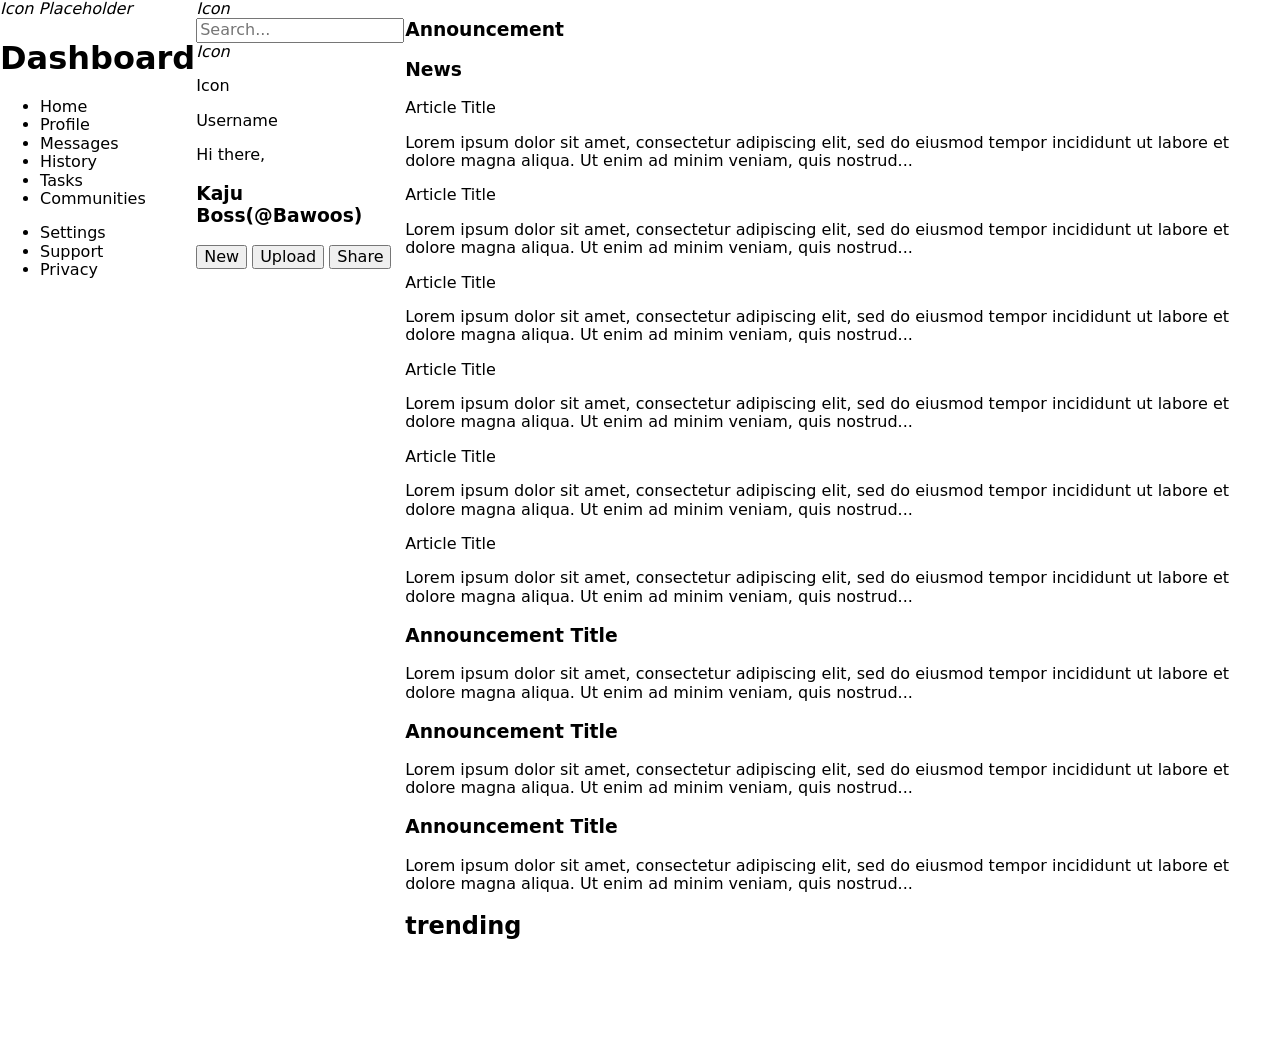
==== index.html @ 961da34b "HTML refactored  according to ChukwuebukaHenrey,s (Mouthful name) example submission" ====
<!doctype html>
<html lang="en">
  <head>
    <meta charset="UTF-8" />
    <meta http-equiv="X-UA-Compatible" content="IE=edge" />
    <meta name="viewport" content="width=device-width, initial-scale=1.0" />
    <title>Project: Admin Dashboard</title>
    <link rel="stylesheet" href="style.css" />
    <link rel="icon" type="image/png" href="/icons/India.png" />
  </head>
  <body>
    <div class="container">
      <div class="sidebar">
        <div class="navbar">
          <div class="logo">
            <i>Icon Placeholder</i>
            <h1>Dashboard</h1>
          </div>
          <ul class="sidebar-list1">
            <li>Home</li>
            <li>Profile</li>
            <li>Messages</li>
            <li>History</li>
            <li>Tasks</li>
            <li>Communities</li>
          </ul>
          <ul class="sidebar-list2">
            <li>Settings</li>
            <li>Support</li>
            <li>Privacy</li>
          </ul>
        </div>
      </div>
      <div class="header">
        <div class="top-row-left">
          <i>Icon</i>
          <input type="text" placeholder="Search..." />
        </div>
        <div class="top-row-right">
          <i>Icon </i>
          <p>Icon</p>
          <p>Username</p>
        </div>
        <div class="bottom-row-left">
          <p>Hi there,</p>
          <h3>Kaju Boss(@Bawoos)</h3>
        </div>
        <div class="bottom-row-right">
          <button class="btn">New</button>
          <button class="btn">Upload</button>
          <button class="btn">Share</button>
        </div>
      </div>

      <div class="main-content">
        <div class="card-header">
          <h3>Announcement</h3>
          <h3>News</h3>
        </div>
        <div class="card-header-side">
          <div class="left-section">
            <div class="card">
              <p class="title">Article Title</p>
              <p>
                Lorem ipsum dolor sit amet, consectetur adipiscing elit, sed do
                eiusmod tempor incididunt ut labore et dolore magna aliqua. Ut
                enim ad minim veniam, quis nostrud...
              </p>
            </div>
            <div class="card">
              <p class="title">Article Title</p>
              <p>
                Lorem ipsum dolor sit amet, consectetur adipiscing elit, sed do
                eiusmod tempor incididunt ut labore et dolore magna aliqua. Ut
                enim ad minim veniam, quis nostrud...
              </p>
            </div>
            <div class="card">
              <p class="title">Article Title</p>
              <p>
                Lorem ipsum dolor sit amet, consectetur adipiscing elit, sed do
                eiusmod tempor incididunt ut labore et dolore magna aliqua. Ut
                enim ad minim veniam, quis nostrud...
              </p>
            </div>
            <div class="card">
              <p class="title">Article Title</p>
              <p>
                Lorem ipsum dolor sit amet, consectetur adipiscing elit, sed do
                eiusmod tempor incididunt ut labore et dolore magna aliqua. Ut
                enim ad minim veniam, quis nostrud...
              </p>
            </div>
            <div class="card">
              <p class="title">Article Title</p>
              <p>
                Lorem ipsum dolor sit amet, consectetur adipiscing elit, sed do
                eiusmod tempor incididunt ut labore et dolore magna aliqua. Ut
                enim ad minim veniam, quis nostrud...
              </p>
            </div>
            <div class="card">
              <p class="title">Article Title</p>
              <p>
                Lorem ipsum dolor sit amet, consectetur adipiscing elit, sed do
                eiusmod tempor incididunt ut labore et dolore magna aliqua. Ut
                enim ad minim veniam, quis nostrud...
              </p>
            </div>
          </div>
          <div class="right-section">
            <div class="announcement">
              <div class="a-content">
                <h3>Announcement Title</h3>
                <p>
                  Lorem ipsum dolor sit amet, consectetur adipiscing elit, sed
                  do eiusmod tempor incididunt ut labore et dolore magna aliqua.
                  Ut enim ad minim veniam, quis nostrud...
                </p>
              </div>
              <div class="a-content">
                <h3>Announcement Title</h3>
                <p>
                  Lorem ipsum dolor sit amet, consectetur adipiscing elit, sed
                  do eiusmod tempor incididunt ut labore et dolore magna aliqua.
                  Ut enim ad minim veniam, quis nostrud...
                </p>
              </div>
              <div class="a-content">
                <h3>Announcement Title</h3>
                <p>
                  Lorem ipsum dolor sit amet, consectetur adipiscing elit, sed
                  do eiusmod tempor incididunt ut labore et dolore magna aliqua.
                  Ut enim ad minim veniam, quis nostrud...
                </p>
              </div>
            </div>
            <div class="right-bottom">
              <h2>trending</h2>
              <div class="trending-content">
                <div>
                  <img />
                  <span></span>
                </div>
                <img />
                <span></span>
                <div>
                  <img />
                  <span></span>
                </div>
                <div>
                  <img />
                  <span></span>
                </div>
                <div>
                  <img />
                  <span></span>
                </div>
              </div>
            </div>
          </div>
        </div>
      </div>
    </div>
  </body>
</html>
---- style.css ----
@import 'lib/modern-normalize.css';

@font-face {
  font-family: 'SourceSansProLight';
  src: url('fonts/SourceSansProLight.eot');
  src:
    url('fonts/SourceSansProLight.eot') format('embedded-opentype'),
    url('fonts/SourceSansProLight.woff2') format('woff2'),
    url('fonts/SourceSansProLight.woff') format('woff'),
    url('fonts/SourceSansProLight.ttf') format('truetype'),
    url('fonts/SourceSansProLight.svg#SourceSansProLight') format('svg');
}

@font-face {
  font-family: 'JosefinSlabBold';
  src: url('fonts/JosefinSlabBold.eot');
  src:
    url('fonts/JosefinSlabBold.eot') format('embedded-opentype'),
    url('fonts/JosefinSlabBold.woff2') format('woff2'),
    url('fonts/JosefinSlabBold.woff') format('woff'),
    url('fonts/JosefinSlabBold.ttf') format('truetype'),
    url('fonts/JosefinSlabBold.svg#JosefinSlabBold') format('svg');
}

@font-face {
  font-family: 'cantarellregular';
  src: url('fonts/cantarellregular.eot');
  src:
    url('fonts/cantarellregular.eot') format('embedded-opentype'),
    url('fonts/cantarellregular.woff2') format('woff2'),
    url('fonts/cantarellregular.woff') format('woff'),
    url('fonts/cantarellregular.ttf') format('truetype'),
    url('fonts/cantarellregular.svg#cantarellregular') format('svg');
}
.container {
  display: grid;
  height: 100vh;
  grid-template-columns: 1fr 3fr;
  gap: 1px;
  grid-template-areas:
    'sidebar header header header'
    'sidebar main-content main-content main-content';
}
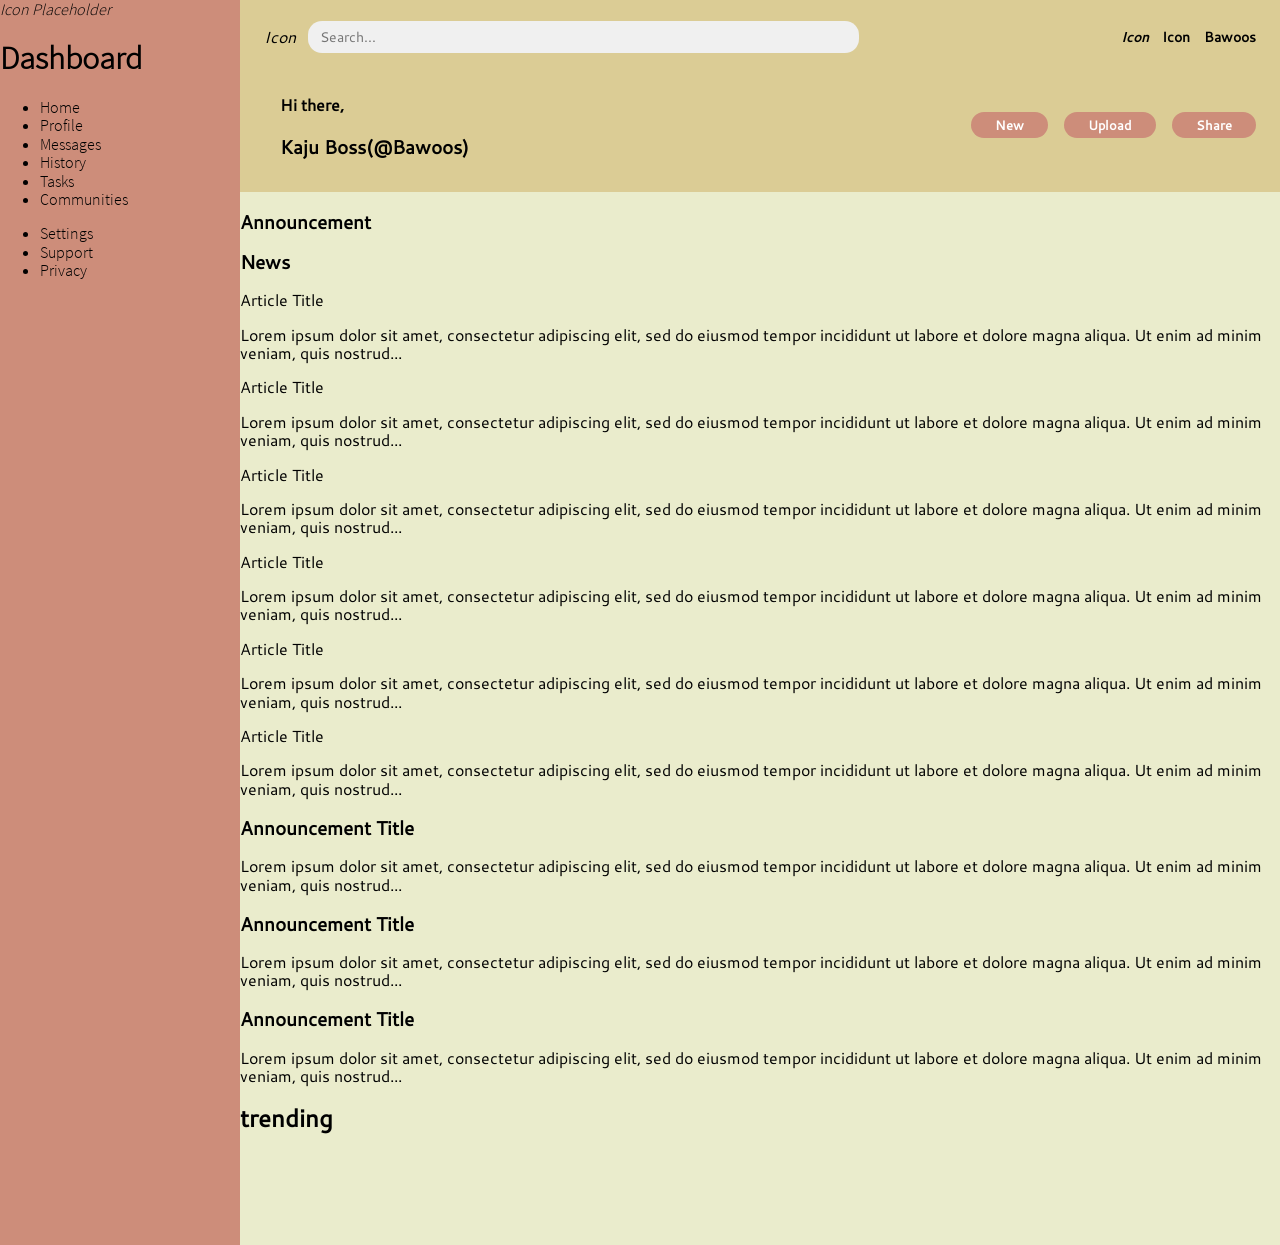
==== commit 988f63be: "header styling done, only images remain, i will use svg sprite" ====
--- a/index.html
+++ b/index.html
@@ -32,23 +32,30 @@
         </div>
       </div>
       <div class="header">
-        <div class="top-row-left">
-          <i>Icon</i>
-          <input type="text" placeholder="Search..." />
+        <div class="top-div">
+          <div class="top-row-left">
+            <i>Icon</i>
+            <input type="search" placeholder="Search..." />
+          </div>
+          <div class="top-row-right">
+            <i>Icon </i>
+            <p>Icon</p>
+            <p>Bawoos</p>
+          </div>
         </div>
-        <div class="top-row-right">
-          <i>Icon </i>
-          <p>Icon</p>
-          <p>Username</p>
-        </div>
-        <div class="bottom-row-left">
-          <p>Hi there,</p>
-          <h3>Kaju Boss(@Bawoos)</h3>
-        </div>
-        <div class="bottom-row-right">
-          <button class="btn">New</button>
-          <button class="btn">Upload</button>
-          <button class="btn">Share</button>
+        <div class="bottom-div">
+          <div class="bottom-row-left">
+            <div class="user-icon"></div>
+            <span class="greeting">
+              <h4>Hi there,</h4>
+              <h3>Kaju Boss(@Bawoos)</h3>
+            </span>
+          </div>
+          <div class="bottom-row-right">
+            <button class="btn">New</button>
+            <button class="btn">Upload</button>
+            <button class="btn">Share</button>
+          </div>
         </div>
       </div>
 
--- a/style.css
+++ b/style.css
@@ -35,9 +35,82 @@
 .container {
   display: grid;
   height: 100vh;
-  grid-template-columns: 1fr 3fr;
-  gap: 1px;
+  grid-template-columns: 240px 1fr;
   grid-template-areas:
-    'sidebar header header header'
-    'sidebar main-content main-content main-content';
+    'sidebar header'
+    'sidebar main-content';
 }
+
+.sidebar {
+  grid-area: sidebar;
+  font-family: 'SourceSansProLight', sans-serif;
+  background-color: #cd8d7a;
+}
+
+.header {
+  font-family: 'cantarellregular', sans-serif;
+  display: flex;
+  flex-direction: column;
+  grid-area: header;
+  gap: 1rem;
+  padding: 1rem 1.5rem;
+  background-color: #dbcc95;
+}
+.top-div,
+.bottom-div {
+  display: flex;
+  justify-content: space-between;
+  align-items: center;
+  gap: 1rem;
+}
+.top-row-left {
+  display: flex;
+  align-items: center;
+  gap: 0.75rem;
+  flex: 1;
+  max-width: 60%;
+}
+.top-row-left input[type='search'] {
+  width: 100%;
+  height: 2rem;
+  padding: 0 0.75rem;
+  font: inherit;
+  font-size: 0.9rem;
+  border: none;
+  border-radius: 14px;
+  background-color: #f0f0f0;
+}
+.top-row-right {
+  display: flex;
+  align-items: center;
+  gap: 0.85rem;
+  font-size: 0.85rem;
+  font-weight: 800;
+}
+
+.bottom-row-left {
+  display: flex;
+  align-items: center;
+  gap: 1rem;
+}
+
+.bottom-row-right {
+  display: flex;
+  gap: 1rem;
+}
+
+.bottom-row-right .btn {
+  padding: 0.35rem 1.5rem;
+  font-size: 0.8rem;
+  font-weight: 600;
+  color: white;
+  background-color: #cd8d7a;
+  border-radius: 20px;
+  border: none;
+}
+
+.main-content {
+  grid-area: main-content;
+  font-family: 'cantarellregular', sans-serif;
+  background-color: #eaeccc;
+}
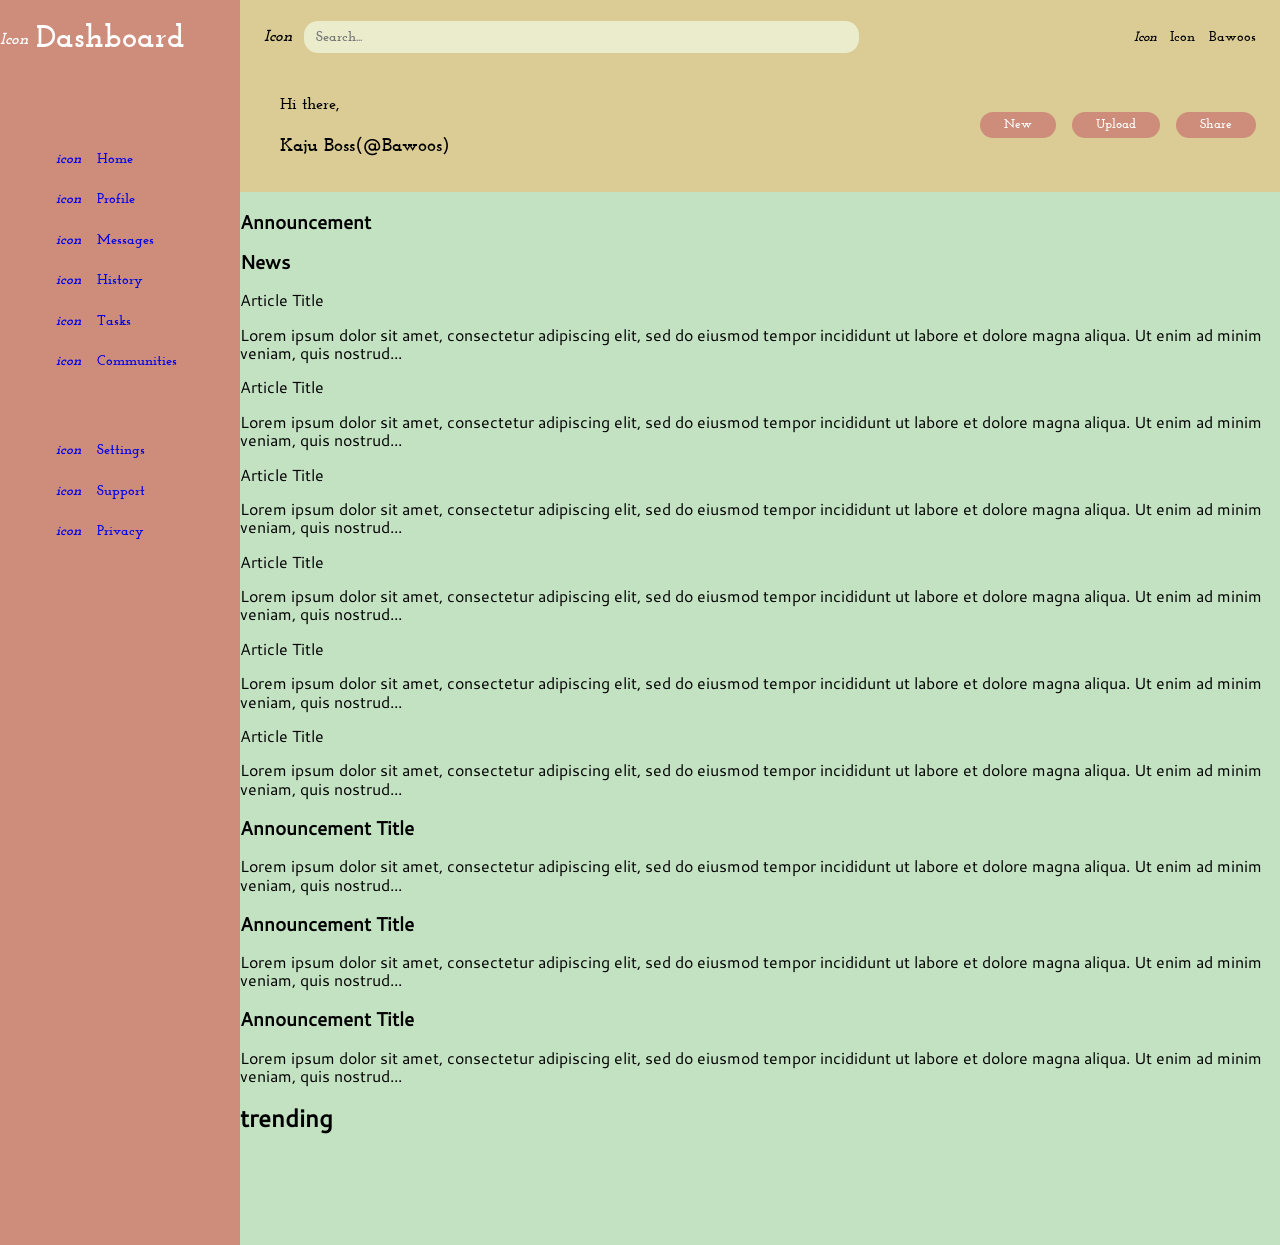
==== commit 271fb1f9: "Sidebar decorated, sprite icons remain" ====
--- a/index.html
+++ b/index.html
@@ -13,21 +13,66 @@
       <div class="sidebar">
         <div class="navbar">
           <div class="logo">
-            <i>Icon Placeholder</i>
+            <i>Icon</i>
             <h1>Dashboard</h1>
           </div>
           <ul class="sidebar-list1">
-            <li>Home</li>
-            <li>Profile</li>
-            <li>Messages</li>
-            <li>History</li>
-            <li>Tasks</li>
-            <li>Communities</li>
+            <li>
+              <a href="#">
+                <i>icon</i>
+                <span class="link-text">Home</span>
+              </a>
+            </li>
+            <li>
+              <a href="#">
+                <i>icon</i>
+                <span class="link-text">Profile</span>
+              </a>
+            </li>
+            <li>
+              <a href="#">
+                <i>icon</i>
+                <span class="link-text">Messages</span>
+              </a>
+            </li>
+            <li>
+              <a href="#">
+                <i>icon</i>
+                <span class="link-text">History</span>
+              </a>
+            </li>
+            <li>
+              <a href="#">
+                <i>icon</i>
+                <span class="link-text">Tasks</span>
+              </a>
+            </li>
+            <li>
+              <a href="#">
+                <i>icon</i>
+                <span class="link-text">Communities</span>
+              </a>
+            </li>
           </ul>
           <ul class="sidebar-list2">
-            <li>Settings</li>
-            <li>Support</li>
-            <li>Privacy</li>
+            <li>
+              <a href="#">
+                <i>icon</i>
+                <span class="link-text">Settings</span>
+              </a>
+            </li>
+            <li>
+              <a href="#">
+                <i>icon</i>
+                <span class="link-text">Support</span>
+              </a>
+            </li>
+            <li>
+              <a href="#">
+                <i>icon</i>
+                <span class="link-text">Privacy</span>
+              </a>
+            </li>
           </ul>
         </div>
       </div>
--- a/style.css
+++ b/style.css
@@ -43,12 +43,65 @@
 
 .sidebar {
   grid-area: sidebar;
-  font-family: 'SourceSansProLight', sans-serif;
+  font-family: 'JosefinSlabBold', sans-serif;
   background-color: #cd8d7a;
 }
 
+.navbar {
+  color: inherit;
+  width: 100%;
+  height: 100%;
+  display: flex;
+  flex-direction: column;
+  justify-content: flex-start;
+  align-content: center;
+  gap: 1rem;
+}
+
+.sidebar-list1,
+.sidebar-list2 {
+  list-style: none;
+  margin-bottom: 1rem;
+}
+
+.sidebar-list1 li,
+.sidebar-list2 li {
+  padding: 0.5rem 1rem;
+  font-size: 0.9rem;
+  font-weight: 600;
+  color: white;
+  cursor: pointer;
+  transition: all 0.3s ease-in-out;
+  margin-bottom: 0.5rem;
+}
+
+.sidebar-list1 > li a,
+.sidebar-list2 > li a {
+  text-decoration: none;
+  display: flex;
+  align-items: center;
+  gap: 1rem;
+}
+
+.sidebar-list1 li:hover,
+.sidebar-list2 li:hover {
+  background-color: #eaeccc;
+  color: #cd8d7a;
+  border-radius: 20px;
+}
+.logo {
+  display: flex;
+  align-items: center;
+  gap: 0.5rem;
+  color: white;
+  text-decoration: none;
+  font-size: 1rem;
+  font-weight: bold;
+  margin-bottom: 2rem;
+}
+
 .header {
-  font-family: 'cantarellregular', sans-serif;
+  font-family: 'JosefinSlabBold', sans-serif;
   display: flex;
   flex-direction: column;
   grid-area: header;
@@ -78,7 +131,7 @@
   font-size: 0.9rem;
   border: none;
   border-radius: 14px;
-  background-color: #f0f0f0;
+  background-color: #eaeccc;
 }
 .top-row-right {
   display: flex;
@@ -112,5 +165,5 @@
 .main-content {
   grid-area: main-content;
   font-family: 'cantarellregular', sans-serif;
-  background-color: #eaeccc;
+  background-color: #c3e2c2;
 }
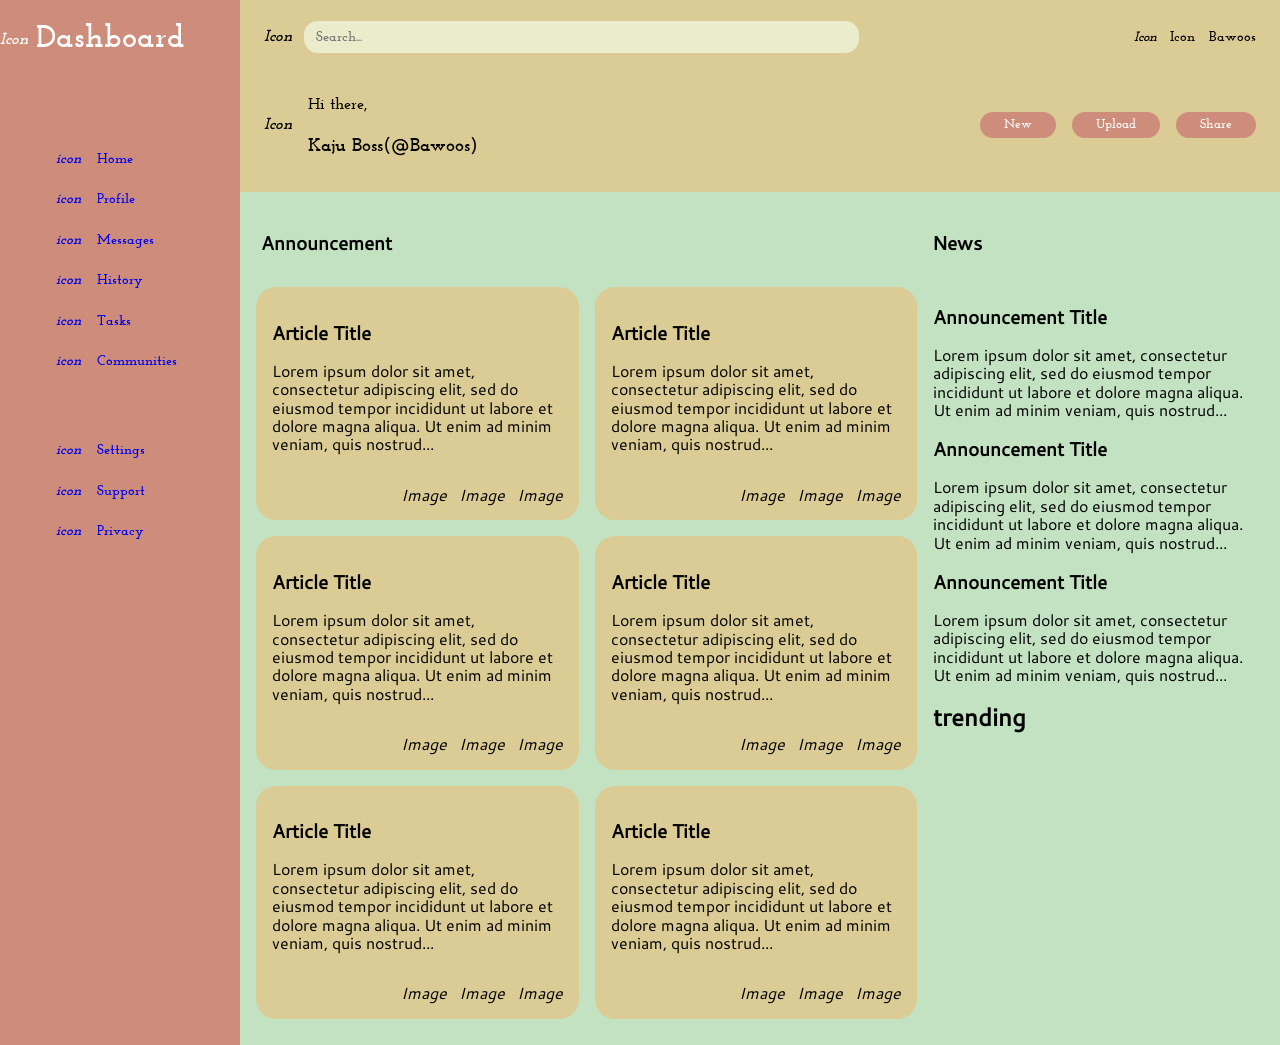
==== commit 7a401bd9: "main content left section CSS done" ====
--- a/index.html
+++ b/index.html
@@ -90,7 +90,9 @@
         </div>
         <div class="bottom-div">
           <div class="bottom-row-left">
-            <div class="user-icon"></div>
+            <div class="user-icon">
+              <i>Icon</i>
+            </div>
             <span class="greeting">
               <h4>Hi there,</h4>
               <h3>Kaju Boss(@Bawoos)</h3>
@@ -112,54 +114,98 @@
         <div class="card-header-side">
           <div class="left-section">
             <div class="card">
-              <p class="title">Article Title</p>
-              <p>
-                Lorem ipsum dolor sit amet, consectetur adipiscing elit, sed do
-                eiusmod tempor incididunt ut labore et dolore magna aliqua. Ut
-                enim ad minim veniam, quis nostrud...
-              </p>
-            </div>
-            <div class="card">
-              <p class="title">Article Title</p>
-              <p>
-                Lorem ipsum dolor sit amet, consectetur adipiscing elit, sed do
-                eiusmod tempor incididunt ut labore et dolore magna aliqua. Ut
-                enim ad minim veniam, quis nostrud...
-              </p>
-            </div>
-            <div class="card">
-              <p class="title">Article Title</p>
-              <p>
-                Lorem ipsum dolor sit amet, consectetur adipiscing elit, sed do
-                eiusmod tempor incididunt ut labore et dolore magna aliqua. Ut
-                enim ad minim veniam, quis nostrud...
-              </p>
-            </div>
-            <div class="card">
-              <p class="title">Article Title</p>
-              <p>
-                Lorem ipsum dolor sit amet, consectetur adipiscing elit, sed do
-                eiusmod tempor incididunt ut labore et dolore magna aliqua. Ut
-                enim ad minim veniam, quis nostrud...
-              </p>
-            </div>
-            <div class="card">
-              <p class="title">Article Title</p>
-              <p>
-                Lorem ipsum dolor sit amet, consectetur adipiscing elit, sed do
-                eiusmod tempor incididunt ut labore et dolore magna aliqua. Ut
-                enim ad minim veniam, quis nostrud...
-              </p>
-            </div>
-            <div class="card">
-              <p class="title">Article Title</p>
-              <p>
-                Lorem ipsum dolor sit amet, consectetur adipiscing elit, sed do
-                eiusmod tempor incididunt ut labore et dolore magna aliqua. Ut
-                enim ad minim veniam, quis nostrud...
-              </p>
-            </div>
-          </div>
+              <span class="card-text">
+                <h3 class="title">Article Title</h3>
+                <p>
+                  Lorem ipsum dolor sit amet, consectetur adipiscing elit, sed
+                  do eiusmod tempor incididunt ut labore et dolore magna aliqua.
+                  Ut enim ad minim veniam, quis nostrud...
+                </p>
+              </span>
+              <span class="card-image">
+                <i>Image</i>
+                <i>Image</i>
+                <i>Image</i>
+              </span>
+            </div>
+            <div class="card">
+              <span class="card-text">
+                <h3 class="title">Article Title</h3>
+                <p>
+                  Lorem ipsum dolor sit amet, consectetur adipiscing elit, sed
+                  do eiusmod tempor incididunt ut labore et dolore magna aliqua.
+                  Ut enim ad minim veniam, quis nostrud...
+                </p>
+              </span>
+              <span class="card-image">
+                <i>Image</i>
+                <i>Image</i>
+                <i>Image</i>
+              </span>
+            </div>
+
+            <div class="card">
+              <span class="card-text">
+                <h3 class="title">Article Title</h3>
+                <p>
+                  Lorem ipsum dolor sit amet, consectetur adipiscing elit, sed
+                  do eiusmod tempor incididunt ut labore et dolore magna aliqua.
+                  Ut enim ad minim veniam, quis nostrud...
+                </p>
+              </span>
+              <span class="card-image">
+                <i>Image</i>
+                <i>Image</i>
+                <i>Image</i>
+              </span>
+            </div>
+            <div class="card">
+              <span class="card-text">
+                <h3 class="title">Article Title</h3>
+                <p>
+                  Lorem ipsum dolor sit amet, consectetur adipiscing elit, sed
+                  do eiusmod tempor incididunt ut labore et dolore magna aliqua.
+                  Ut enim ad minim veniam, quis nostrud...
+                </p>
+              </span>
+              <span class="card-image">
+                <i>Image</i>
+                <i>Image</i>
+                <i>Image</i>
+              </span>
+            </div>
+            <div class="card">
+              <span class="card-text">
+                <h3 class="title">Article Title</h3>
+                <p>
+                  Lorem ipsum dolor sit amet, consectetur adipiscing elit, sed
+                  do eiusmod tempor incididunt ut labore et dolore magna aliqua.
+                  Ut enim ad minim veniam, quis nostrud...
+                </p>
+              </span>
+              <span class="card-image">
+                <i>Image</i>
+                <i>Image</i>
+                <i>Image</i>
+              </span>
+            </div>
+            <div class="card">
+              <span class="card-text">
+                <h3 class="title">Article Title</h3>
+                <p>
+                  Lorem ipsum dolor sit amet, consectetur adipiscing elit, sed
+                  do eiusmod tempor incididunt ut labore et dolore magna aliqua.
+                  Ut enim ad minim veniam, quis nostrud...
+                </p>
+              </span>
+              <span class="card-image">
+                <i>Image</i>
+                <i>Image</i>
+                <i>Image</i>
+              </span>
+            </div>
+          </div>
+
           <div class="right-section">
             <div class="announcement">
               <div class="a-content">
--- a/style.css
+++ b/style.css
@@ -163,7 +163,50 @@
 }
 
 .main-content {
+  display: grid;
   grid-area: main-content;
   font-family: 'cantarellregular', sans-serif;
   background-color: #c3e2c2;
-}
+  padding: 1rem;
+  align-content: start;
+}
+
+.card-header {
+  display: grid;
+  grid-template-columns: minmax(0, 2fr) minmax(0, 1fr);
+  gap: 1rem;
+  align-items: center;
+  padding: 5px;
+}
+
+.card-header-side {
+  padding: 10px 0;
+  display: grid;
+  /* minmax(0, ...) lets the columns shrink below their content width */
+  grid-template-columns: minmax(0, 2fr) minmax(0, 1fr);
+  gap: 1rem;
+}
+
+.left-section {
+  display: grid;
+  grid-template-columns: repeat(auto-fit, minmax(min(100%, 300px), 1fr));
+  gap: 1rem;
+}
+
+.card {
+  display: flex;
+  flex-direction: column;
+  justify-content: space-between;
+  gap: 1rem;
+  min-height: 5rem;
+  padding: 1rem;
+  border-left: 4px solid var(--color-accent);
+  background-color: #dbcc95;
+  border-radius: 20px;
+}
+.card .card-image {
+  display: flex;
+  align-items: center;
+  justify-content: flex-end;
+  gap: 0.75rem;
+}
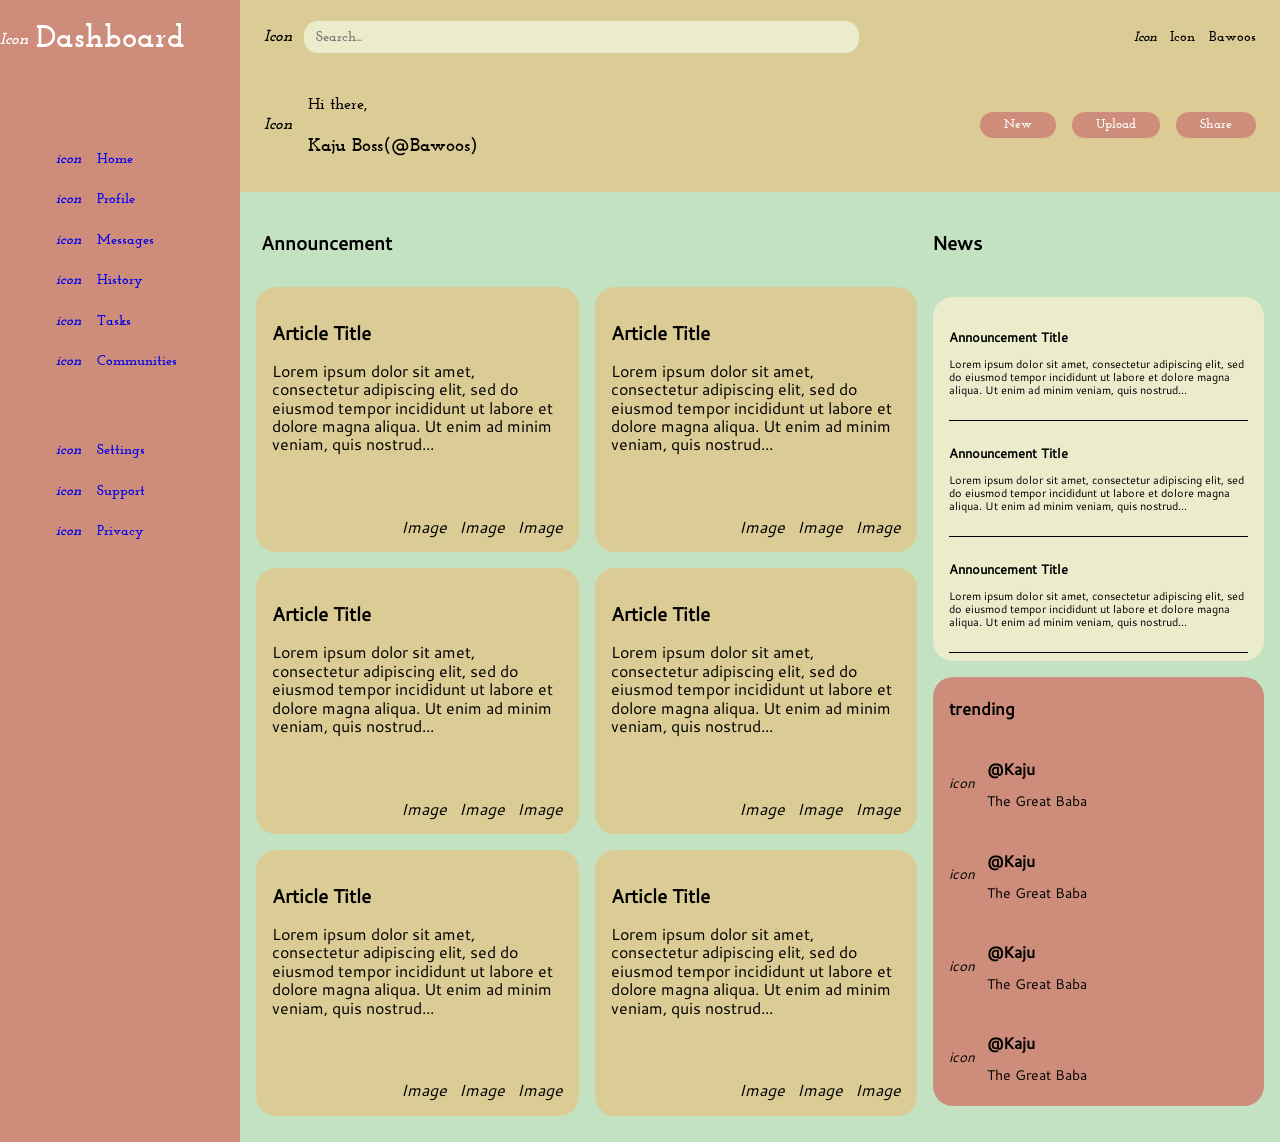
==== commit bb83daee: "svg sprite file created" ====
--- a/index.html
+++ b/index.html
@@ -236,23 +236,33 @@
             <div class="right-bottom">
               <h2>trending</h2>
               <div class="trending-content">
-                <div>
-                  <img />
-                  <span></span>
-                </div>
-                <img />
-                <span></span>
-                <div>
-                  <img />
-                  <span></span>
-                </div>
-                <div>
-                  <img />
-                  <span></span>
-                </div>
-                <div>
-                  <img />
-                  <span></span>
+                <div class="trending-user">
+                  <i>icon</i>
+                  <span>
+                    <h3>@Kaju</h3>
+                    <p>The Great Baba</p>
+                  </span>
+                </div>
+                <div class="trending-user">
+                  <i>icon </i>
+                  <span>
+                    <h3>@Kaju</h3>
+                    <p>The Great Baba</p>
+                  </span>
+                </div>
+                <div class="trending-user">
+                  <i>icon </i>
+                  <span>
+                    <h3>@Kaju</h3>
+                    <p>The Great Baba</p>
+                  </span>
+                </div>
+                <div class="trending-user">
+                  <i>icon </i>
+                  <span>
+                    <h3>@Kaju</h3>
+                    <p>The Great Baba</p>
+                  </span>
                 </div>
               </div>
             </div>
--- a/style.css
+++ b/style.css
@@ -34,7 +34,7 @@
 }
 .container {
   display: grid;
-  height: 100vh;
+  min-height: 100vh;
   grid-template-columns: 240px 1fr;
   grid-template-areas:
     'sidebar header'
@@ -210,3 +210,63 @@
   justify-content: flex-end;
   gap: 0.75rem;
 }
+
+.right-section {
+  display: flex;
+  flex-wrap: wrap;
+  gap: 1rem;
+  padding: 10px 0;
+  min-width: 0;
+}
+
+.announcement {
+  display: flex;
+  flex-direction: column;
+  justify-content: space-between;
+  background-color: #eaeccc;
+  flex: 1 1 200px;
+  min-width: 0;
+  padding: 0.5rem 1rem;
+  border-radius: 20px;
+  font-size: 0.7rem;
+  overflow-wrap: break-word;
+}
+
+.a-content {
+  padding: 0.75rem 0;
+  border-bottom: 1px solid black;
+}
+
+.right-bottom {
+  display: flex;
+  flex-direction: column;
+  justify-content: space-between;
+  gap: 0.75rem;
+  padding: 1rem;
+  background-color: #cd8d7a;
+  flex: 1 1 200px;
+  min-width: 0;
+  padding: 0.5rem 1rem;
+  border-radius: 20px;
+  font-size: 0.7rem;
+  overflow-wrap: break-word;
+}
+
+.trending-content {
+  display: flex;
+  flex-direction: column;
+  justify-content: space-between;
+  gap: 0.75rem;
+  padding: 1rem;
+  background-color: #cd8d7a;
+  flex: 1;
+  padding: 0;
+  background-color: transparent;
+}
+
+.trending-user {
+  display: flex;
+  align-items: center;
+  gap: 0.75rem;
+  font-size: 0.85rem;
+}
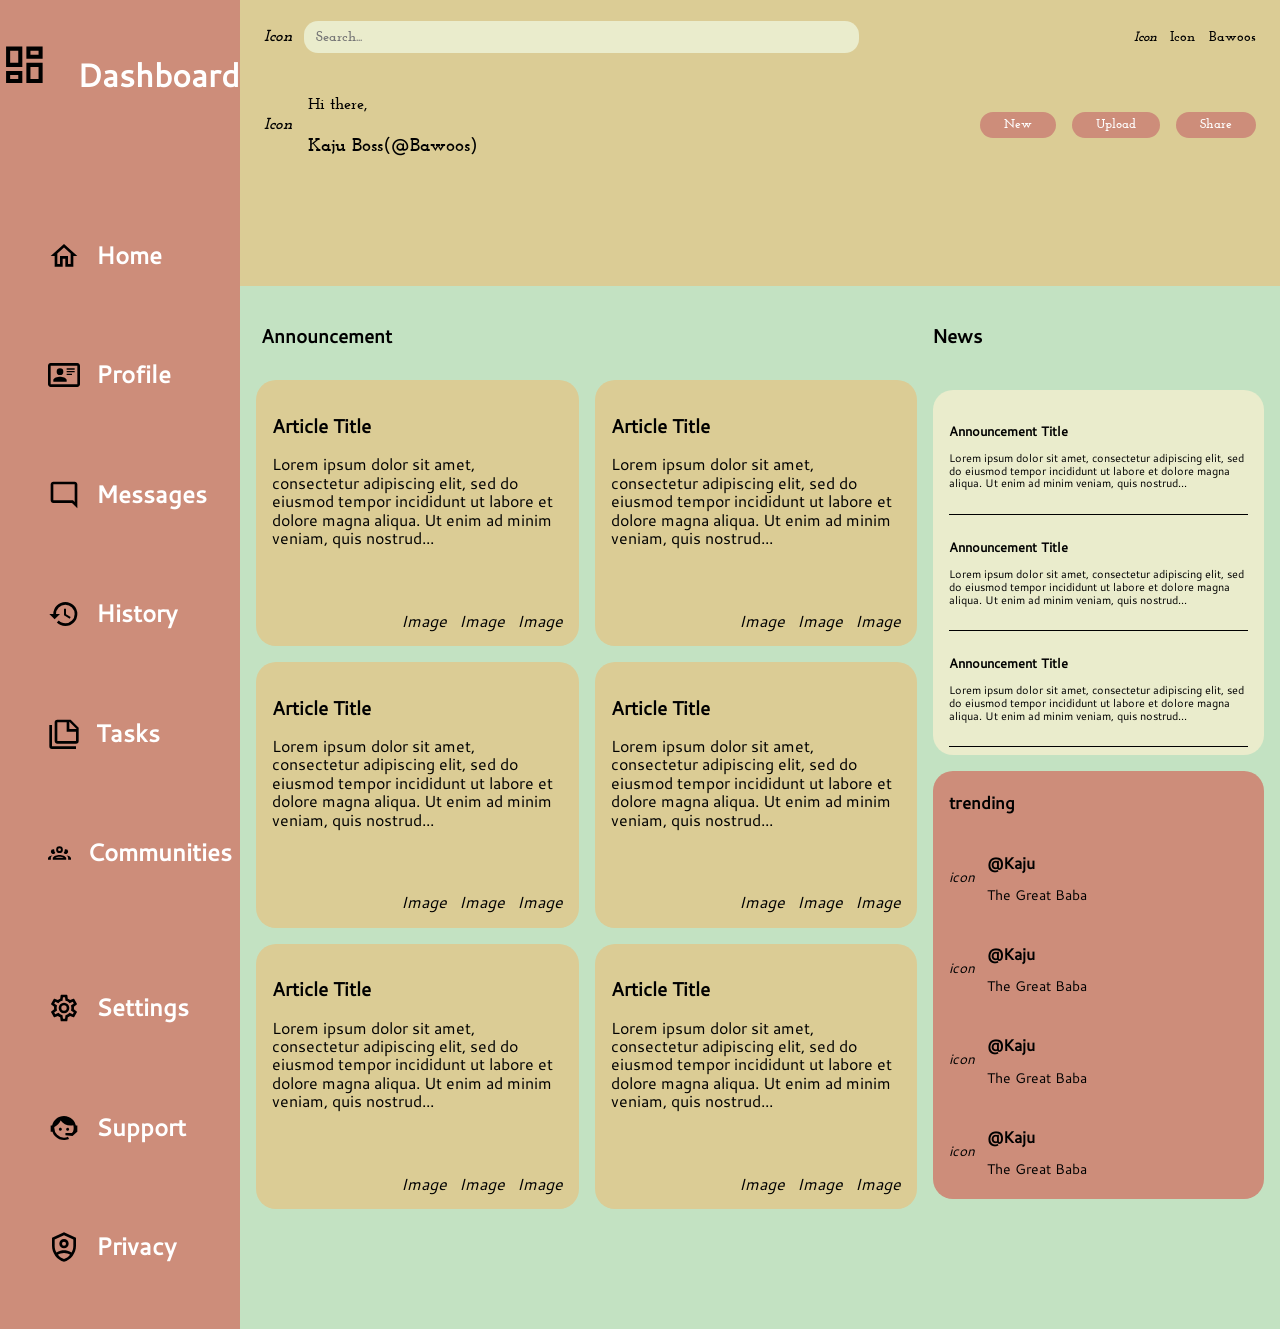
==== commit 23174a51: "sidebar done but cannot shrink that shit" ====
--- a/index.html
+++ b/index.html
@@ -12,65 +12,85 @@
     <div class="container">
       <div class="sidebar">
         <div class="navbar">
-          <div class="logo">
-            <i>Icon</i>
-            <h1>Dashboard</h1>
-          </div>
+          <a href="#" class="logo">
+            <svg class="sidebar icon-dash" aria-hidden="true">
+              <use href="/svg-sprites.svg#dashboard"></use>
+            </svg>
+            <h1 class="dash">Dashboard</h1>
+          </a>
           <ul class="sidebar-list1">
             <li>
-              <a href="#">
-                <i>icon</i>
-                <span class="link-text">Home</span>
-              </a>
-            </li>
-            <li>
-              <a href="#">
-                <i>icon</i>
-                <span class="link-text">Profile</span>
-              </a>
-            </li>
-            <li>
-              <a href="#">
-                <i>icon</i>
-                <span class="link-text">Messages</span>
-              </a>
-            </li>
-            <li>
-              <a href="#">
-                <i>icon</i>
-                <span class="link-text">History</span>
-              </a>
-            </li>
-            <li>
-              <a href="#">
-                <i>icon</i>
-                <span class="link-text">Tasks</span>
-              </a>
-            </li>
-            <li>
-              <a href="#">
-                <i>icon</i>
-                <span class="link-text">Communities</span>
+              <a href="#" class="sidebar-home">
+                <svg class="icon-home" aria-hidden="true">
+                  <use href="/svg-sprites.svg#home"></use>
+                </svg>
+                <h2 class="link-text">Home</h2>
+              </a>
+            </li>
+            <li>
+              <a href="#" class="sidebar-profile">
+                <svg class="icon-profile" aria-hidden="true">
+                  <use href="/svg-sprites.svg#profile"></use>
+                </svg>
+                <h2 class="link-text">Profile</h2>
+              </a>
+            </li>
+            <li>
+              <a href="#" class="sidebar-messages">
+                <svg class="icon-messages" aria-hidden="true">
+                  <use href="/svg-sprites.svg#messages"></use>
+                </svg>
+                <h2 class="link-text">Messages</h2>
+              </a>
+            </li>
+            <li>
+              <a href="#" class="sidebar-history">
+                <svg class="icon-history" aria-hidden="true">
+                  <use href="/svg-sprites.svg#history"></use>
+                </svg>
+                <h2 class="link-text">History</h2>
+              </a>
+            </li>
+            <li>
+              <a href="#" class="sidebar-tasks">
+                <svg class="icon-tasks" aria-hidden="true">
+                  <use href="/svg-sprites.svg#tasks"></use>
+                </svg>
+                <h2 class="link-text">Tasks</h2>
+              </a>
+            </li>
+            <li>
+              <a href="#" class="sidebar-account-group">
+                <svg class="icon-account-group" aria-hidden="true">
+                  <use href="/svg-sprites.svg#account-group"></use>
+                </svg>
+                <h2 class="link-text">Communities</h2>
               </a>
             </li>
           </ul>
           <ul class="sidebar-list2">
             <li>
-              <a href="#">
-                <i>icon</i>
-                <span class="link-text">Settings</span>
-              </a>
-            </li>
-            <li>
-              <a href="#">
-                <i>icon</i>
-                <span class="link-text">Support</span>
-              </a>
-            </li>
-            <li>
-              <a href="#">
-                <i>icon</i>
-                <span class="link-text">Privacy</span>
+              <a href="#" class="sidebar-settings">
+                <svg class="icon-settings" aria-hidden="true">
+                  <use href="/svg-sprites.svg#settings"></use>
+                </svg>
+                <h2 class="link-text">Settings</h2>
+              </a>
+            </li>
+            <li>
+              <a href="#" class="sidebar-support">
+                <svg class="icon-support" aria-hidden="true">
+                  <use href="/svg-sprites.svg#support"></use>
+                </svg>
+                <h2 class="link-text">Support</h2>
+              </a>
+            </li>
+            <li>
+              <a href="#" class="sidebar-privacy">
+                <svg class="icon-privacy" aria-hidden="true">
+                  <use href="/svg-sprites.svg#privacy"></use>
+                </svg>
+                <h2 class="link-text">Privacy</h2>
               </a>
             </li>
           </ul>
--- a/style.css
+++ b/style.css
@@ -43,17 +43,15 @@
 
 .sidebar {
   grid-area: sidebar;
-  font-family: 'JosefinSlabBold', sans-serif;
+  font-family: 'cantarellregular', sans-serif;
   background-color: #cd8d7a;
 }
 
 .navbar {
   color: inherit;
-  width: 100%;
-  height: 100%;
-  display: flex;
-  flex-direction: column;
-  justify-content: flex-start;
+
+  display: flex;
+  flex-direction: column;
   align-content: center;
   gap: 1rem;
 }
@@ -61,18 +59,18 @@
 .sidebar-list1,
 .sidebar-list2 {
   list-style: none;
-  margin-bottom: 1rem;
+  margin-bottom: 0.25rem;
 }
 
 .sidebar-list1 li,
 .sidebar-list2 li {
-  padding: 0.5rem 1rem;
+  padding: 0.5rem 0.5rem;
   font-size: 0.9rem;
-  font-weight: 600;
+  font-weight: 200;
   color: white;
   cursor: pointer;
   transition: all 0.3s ease-in-out;
-  margin-bottom: 0.5rem;
+  margin-bottom: 0.25rem;
 }
 
 .sidebar-list1 > li a,
@@ -270,3 +268,43 @@
   gap: 0.75rem;
   font-size: 0.85rem;
 }
+
+/*Adjusting SVGs*/
+
+.logo {
+  display: flex;
+  align-items: center;
+  gap: 0.5rem;
+  color: white;
+  text-decoration: none;
+  font-size: 1rem;
+  font-weight: bold;
+  margin-bottom: 2rem;
+}
+
+.sidebar-profile,
+.sidebar-messages,
+.sidebar-history,
+.sidebar-tasks,
+.sidebar-account-group,
+.sidebar-settings,
+.sidebar-support,
+.sidebar-privacy,
+.sidebar-home {
+  color: white;
+  font-size: 1rem;
+  margin-bottom: 2rem;
+}
+
+.icon-profile,
+.icon-messages,
+.icon-history,
+.icon-tasks,
+.icon-account-group,
+.icon-settings,
+.icon-support,
+.icon-privacy,
+.icon-home {
+  width: 2rem;
+  height: 2rem;
+}
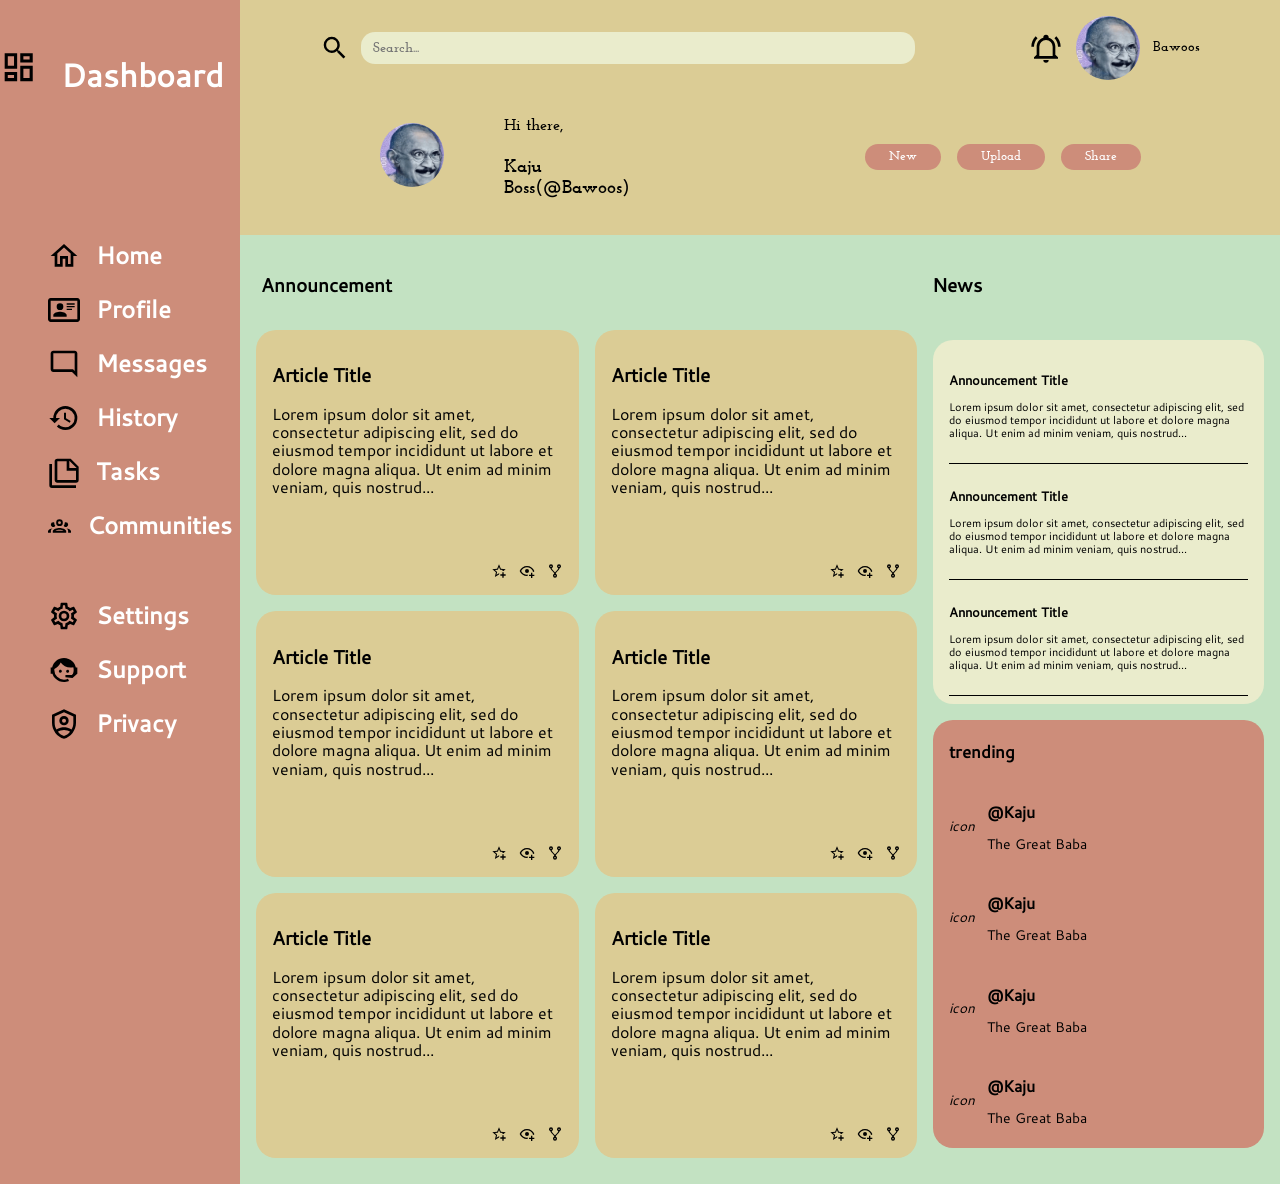
==== commit b6ff7ce3: "Header is doing what I am coding, but not what I want!" ====
--- a/index.html
+++ b/index.html
@@ -99,19 +99,31 @@
       <div class="header">
         <div class="top-div">
           <div class="top-row-left">
-            <i>Icon</i>
+            <svg class="icon-magnify" aria-hidden="true">
+              <use href="/svg-sprites.svg#magnify"></use>
+            </svg>
             <input type="search" placeholder="Search..." />
           </div>
           <div class="top-row-right">
-            <i>Icon </i>
-            <p>Icon</p>
+            <svg class="icon-bell-ring" aria-hidden="true">
+              <use href="/svg-sprites.svg#bell-ring"></use>
+            </svg>
+            <img
+              src="profile-images/Gandee.gif"
+              alt="gandee"
+              class="img-profile-g"
+            />
             <p>Bawoos</p>
           </div>
         </div>
         <div class="bottom-div">
           <div class="bottom-row-left">
             <div class="user-icon">
-              <i>Icon</i>
+              <img
+                src="profile-images/Gandee.gif"
+                alt="gandee"
+                class="img-profile-g"
+              />
             </div>
             <span class="greeting">
               <h4>Hi there,</h4>
@@ -143,24 +155,36 @@
                 </p>
               </span>
               <span class="card-image">
-                <i>Image</i>
-                <i>Image</i>
-                <i>Image</i>
-              </span>
-            </div>
-            <div class="card">
-              <span class="card-text">
-                <h3 class="title">Article Title</h3>
-                <p>
-                  Lorem ipsum dolor sit amet, consectetur adipiscing elit, sed
-                  do eiusmod tempor incididunt ut labore et dolore magna aliqua.
-                  Ut enim ad minim veniam, quis nostrud...
-                </p>
-              </span>
-              <span class="card-image">
-                <i>Image</i>
-                <i>Image</i>
-                <i>Image</i>
+                <svg class="icon-star-plus" aria-hidden="true">
+                  <use href="/svg-sprites.svg#star-plus"></use>
+                </svg>
+                <svg class="icon-eye-plus" aria-hidden="true">
+                  <use href="/svg-sprites.svg#eye-plus"></use>
+                </svg>
+                <svg class="icon-fork" aria-hidden="true">
+                  <use href="/svg-sprites.svg#fork"></use>
+                </svg>
+              </span>
+            </div>
+            <div class="card">
+              <span class="card-text">
+                <h3 class="title">Article Title</h3>
+                <p>
+                  Lorem ipsum dolor sit amet, consectetur adipiscing elit, sed
+                  do eiusmod tempor incididunt ut labore et dolore magna aliqua.
+                  Ut enim ad minim veniam, quis nostrud...
+                </p>
+              </span>
+              <span class="card-image">
+                <svg class="icon-star-plus" aria-hidden="true">
+                  <use href="/svg-sprites.svg#star-plus"></use>
+                </svg>
+                <svg class="icon-eye-plus" aria-hidden="true">
+                  <use href="/svg-sprites.svg#eye-plus"></use>
+                </svg>
+                <svg class="icon-fork" aria-hidden="true">
+                  <use href="/svg-sprites.svg#fork"></use>
+                </svg>
               </span>
             </div>
 
@@ -174,54 +198,78 @@
                 </p>
               </span>
               <span class="card-image">
-                <i>Image</i>
-                <i>Image</i>
-                <i>Image</i>
-              </span>
-            </div>
-            <div class="card">
-              <span class="card-text">
-                <h3 class="title">Article Title</h3>
-                <p>
-                  Lorem ipsum dolor sit amet, consectetur adipiscing elit, sed
-                  do eiusmod tempor incididunt ut labore et dolore magna aliqua.
-                  Ut enim ad minim veniam, quis nostrud...
-                </p>
-              </span>
-              <span class="card-image">
-                <i>Image</i>
-                <i>Image</i>
-                <i>Image</i>
-              </span>
-            </div>
-            <div class="card">
-              <span class="card-text">
-                <h3 class="title">Article Title</h3>
-                <p>
-                  Lorem ipsum dolor sit amet, consectetur adipiscing elit, sed
-                  do eiusmod tempor incididunt ut labore et dolore magna aliqua.
-                  Ut enim ad minim veniam, quis nostrud...
-                </p>
-              </span>
-              <span class="card-image">
-                <i>Image</i>
-                <i>Image</i>
-                <i>Image</i>
-              </span>
-            </div>
-            <div class="card">
-              <span class="card-text">
-                <h3 class="title">Article Title</h3>
-                <p>
-                  Lorem ipsum dolor sit amet, consectetur adipiscing elit, sed
-                  do eiusmod tempor incididunt ut labore et dolore magna aliqua.
-                  Ut enim ad minim veniam, quis nostrud...
-                </p>
-              </span>
-              <span class="card-image">
-                <i>Image</i>
-                <i>Image</i>
-                <i>Image</i>
+                <svg class="icon-star-plus" aria-hidden="true">
+                  <use href="/svg-sprites.svg#star-plus"></use>
+                </svg>
+                <svg class="icon-eye-plus" aria-hidden="true">
+                  <use href="/svg-sprites.svg#eye-plus"></use>
+                </svg>
+                <svg class="icon-fork" aria-hidden="true">
+                  <use href="/svg-sprites.svg#fork"></use>
+                </svg>
+              </span>
+            </div>
+            <div class="card">
+              <span class="card-text">
+                <h3 class="title">Article Title</h3>
+                <p>
+                  Lorem ipsum dolor sit amet, consectetur adipiscing elit, sed
+                  do eiusmod tempor incididunt ut labore et dolore magna aliqua.
+                  Ut enim ad minim veniam, quis nostrud...
+                </p>
+              </span>
+              <span class="card-image">
+                <svg class="icon-star-plus" aria-hidden="true">
+                  <use href="/svg-sprites.svg#star-plus"></use>
+                </svg>
+                <svg class="icon-eye-plus" aria-hidden="true">
+                  <use href="/svg-sprites.svg#eye-plus"></use>
+                </svg>
+                <svg class="icon-fork" aria-hidden="true">
+                  <use href="/svg-sprites.svg#fork"></use>
+                </svg>
+              </span>
+            </div>
+            <div class="card">
+              <span class="card-text">
+                <h3 class="title">Article Title</h3>
+                <p>
+                  Lorem ipsum dolor sit amet, consectetur adipiscing elit, sed
+                  do eiusmod tempor incididunt ut labore et dolore magna aliqua.
+                  Ut enim ad minim veniam, quis nostrud...
+                </p>
+              </span>
+              <span class="card-image">
+                <svg class="icon-star-plus" aria-hidden="true">
+                  <use href="/svg-sprites.svg#star-plus"></use>
+                </svg>
+                <svg class="icon-eye-plus" aria-hidden="true">
+                  <use href="/svg-sprites.svg#eye-plus"></use>
+                </svg>
+                <svg class="icon-fork" aria-hidden="true">
+                  <use href="/svg-sprites.svg#fork"></use>
+                </svg>
+              </span>
+            </div>
+            <div class="card">
+              <span class="card-text">
+                <h3 class="title">Article Title</h3>
+                <p>
+                  Lorem ipsum dolor sit amet, consectetur adipiscing elit, sed
+                  do eiusmod tempor incididunt ut labore et dolore magna aliqua.
+                  Ut enim ad minim veniam, quis nostrud...
+                </p>
+              </span>
+              <span class="card-image">
+                <svg class="icon-star-plus" aria-hidden="true">
+                  <use href="/svg-sprites.svg#star-plus"></use>
+                </svg>
+                <svg class="icon-eye-plus" aria-hidden="true">
+                  <use href="/svg-sprites.svg#eye-plus"></use>
+                </svg>
+                <svg class="icon-fork" aria-hidden="true">
+                  <use href="/svg-sprites.svg#fork"></use>
+                </svg>
               </span>
             </div>
           </div>
--- a/style.css
+++ b/style.css
@@ -49,7 +49,6 @@
 
 .navbar {
   color: inherit;
-
   display: flex;
   flex-direction: column;
   align-content: center;
@@ -58,12 +57,16 @@
 
 .sidebar-list1,
 .sidebar-list2 {
+  display: flex;
+  justify-content: flex-start;
+  flex-direction: column;
   list-style: none;
   margin-bottom: 0.25rem;
 }
 
 .sidebar-list1 li,
 .sidebar-list2 li {
+  height: 50px;
   padding: 0.5rem 0.5rem;
   font-size: 0.9rem;
   font-weight: 200;
@@ -85,7 +88,7 @@
 .sidebar-list2 li:hover {
   background-color: #eaeccc;
   color: #cd8d7a;
-  border-radius: 20px;
+  border-radius: 24px;
 }
 .logo {
   display: flex;
@@ -110,9 +113,10 @@
 .top-div,
 .bottom-div {
   display: flex;
-  justify-content: space-between;
-  align-items: center;
-  gap: 1rem;
+  justify-content: space-around;
+  align-items: center;
+  gap: 0.25rem;
+  min-width: 0;
 }
 .top-row-left {
   display: flex;
@@ -141,8 +145,14 @@
 
 .bottom-row-left {
   display: flex;
-  align-items: center;
-  gap: 1rem;
+  gap: 1rem;
+  align-items: center;
+}
+
+.bottom-row-right {
+  display: flex;
+  gap: 1rem;
+  align-items: center;
 }
 
 .bottom-row-right {
@@ -280,6 +290,7 @@
   font-size: 1rem;
   font-weight: bold;
   margin-bottom: 2rem;
+  margin-right: 1rem;
 }
 
 .sidebar-profile,
@@ -304,7 +315,28 @@
 .icon-settings,
 .icon-support,
 .icon-privacy,
-.icon-home {
+.icon-home,
+.icon-magnify,
+.icon-bell-ring {
   width: 2rem;
   height: 2rem;
 }
+
+.icon-star-plus,
+.icon-eye-plus,
+.icon-fork {
+  width: 1rem;
+  height: 1rem;
+}
+
+.user-icon {
+  width: 100%;
+  height: 100%;
+}
+
+.img-profile-g {
+  width: 4rem;
+  height: 4rem;
+  object-fit: cover;
+  border-radius: 50%;
+}
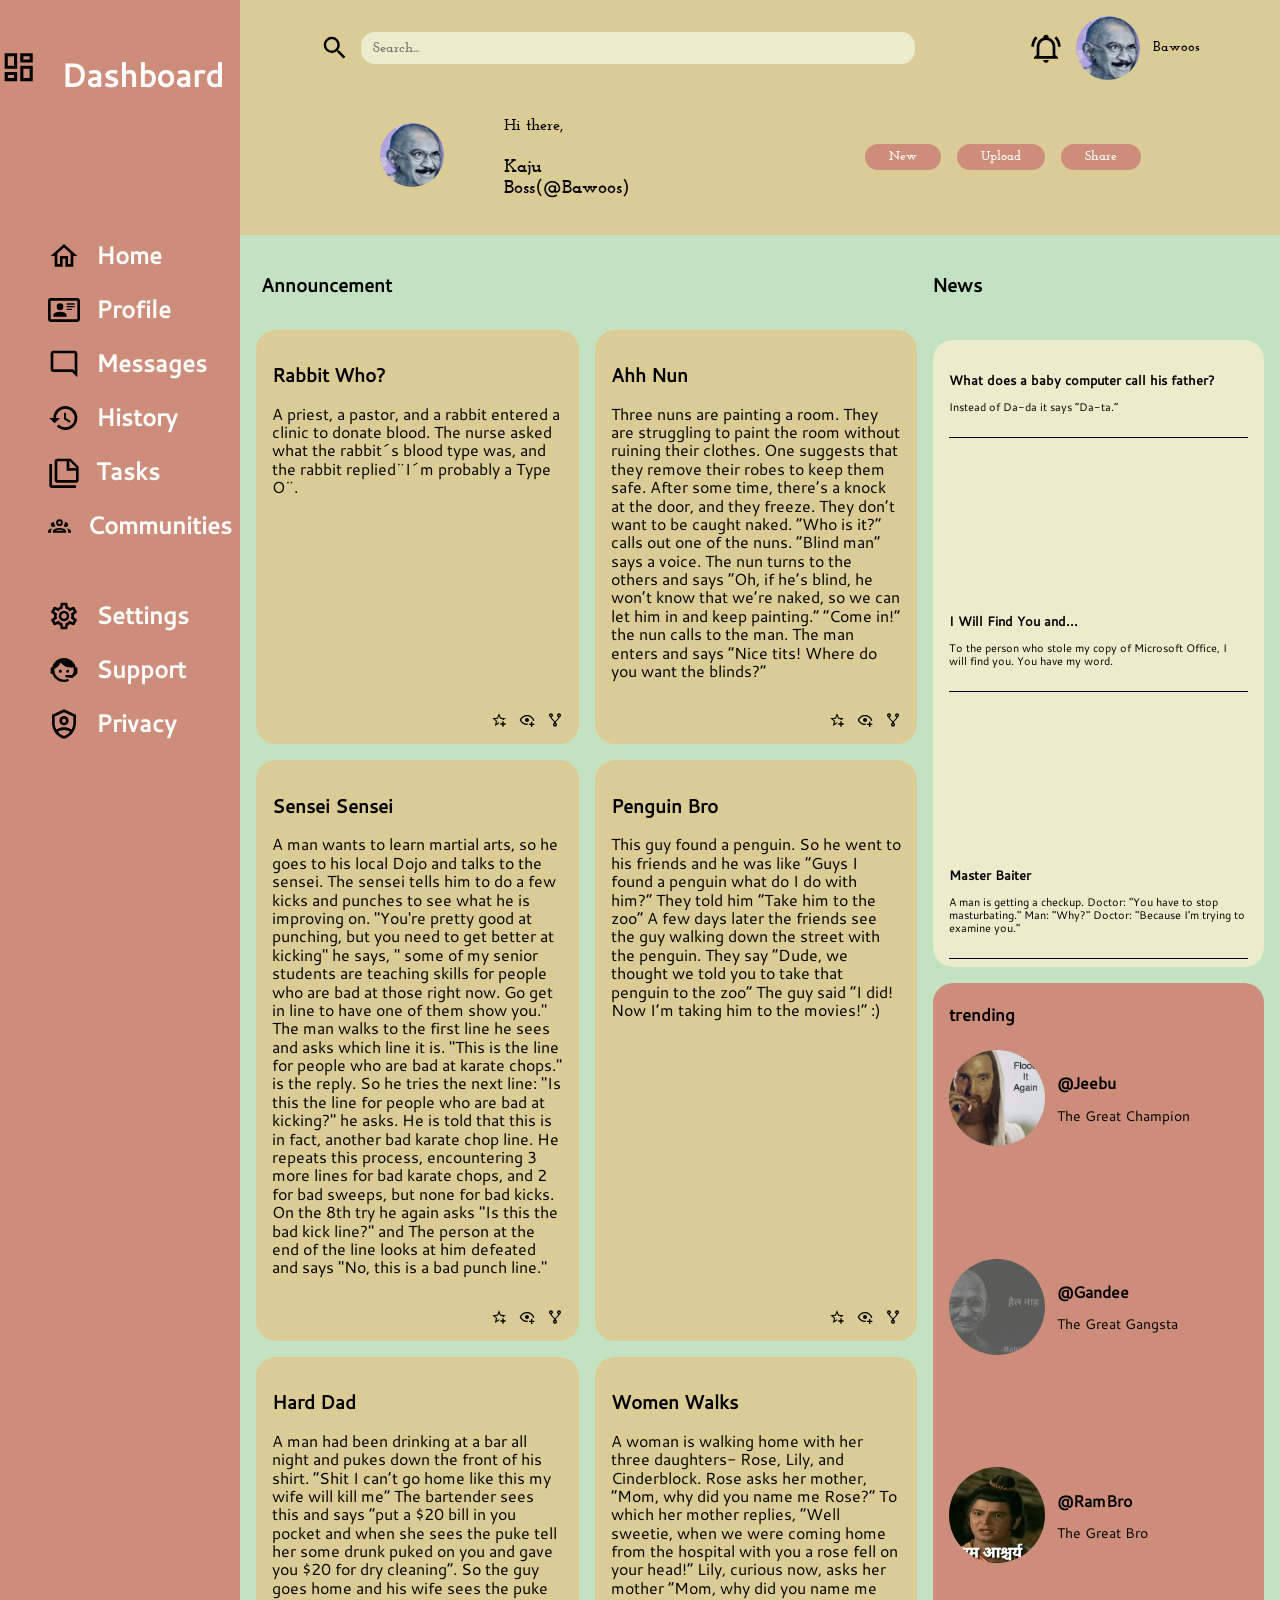
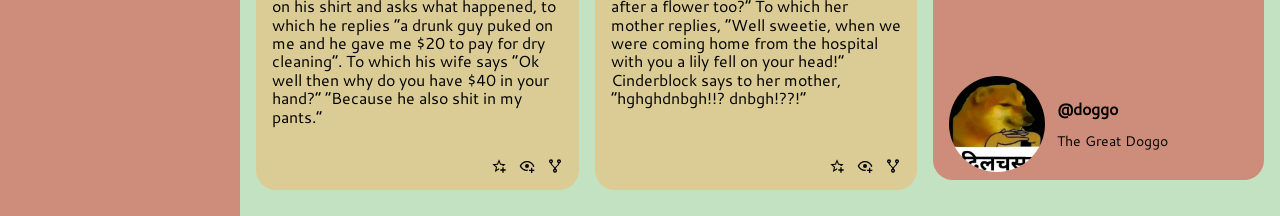
==== commit ede82cce: "All done, Made it a meme page" ====
--- a/index.html
+++ b/index.html
@@ -147,32 +147,39 @@
           <div class="left-section">
             <div class="card">
               <span class="card-text">
-                <h3 class="title">Article Title</h3>
-                <p>
-                  Lorem ipsum dolor sit amet, consectetur adipiscing elit, sed
-                  do eiusmod tempor incididunt ut labore et dolore magna aliqua.
-                  Ut enim ad minim veniam, quis nostrud...
-                </p>
-              </span>
-              <span class="card-image">
-                <svg class="icon-star-plus" aria-hidden="true">
-                  <use href="/svg-sprites.svg#star-plus"></use>
-                </svg>
-                <svg class="icon-eye-plus" aria-hidden="true">
-                  <use href="/svg-sprites.svg#eye-plus"></use>
-                </svg>
-                <svg class="icon-fork" aria-hidden="true">
-                  <use href="/svg-sprites.svg#fork"></use>
-                </svg>
-              </span>
-            </div>
-            <div class="card">
-              <span class="card-text">
-                <h3 class="title">Article Title</h3>
-                <p>
-                  Lorem ipsum dolor sit amet, consectetur adipiscing elit, sed
-                  do eiusmod tempor incididunt ut labore et dolore magna aliqua.
-                  Ut enim ad minim veniam, quis nostrud...
+                <h3 class="title">Rabbit Who?</h3>
+                <p>
+                  A priest, a pastor, and a rabbit entered a clinic to donate
+                  blood. The nurse asked what the rabbit´s blood type was, and
+                  the rabbit replied¨I´m probably a Type O¨.
+                </p>
+              </span>
+              <span class="card-image">
+                <svg class="icon-star-plus" aria-hidden="true">
+                  <use href="/svg-sprites.svg#star-plus"></use>
+                </svg>
+                <svg class="icon-eye-plus" aria-hidden="true">
+                  <use href="/svg-sprites.svg#eye-plus"></use>
+                </svg>
+                <svg class="icon-fork" aria-hidden="true">
+                  <use href="/svg-sprites.svg#fork"></use>
+                </svg>
+              </span>
+            </div>
+            <div class="card">
+              <span class="card-text">
+                <h3 class="title">Ahh Nun</h3>
+                <p>
+                  Three nuns are painting a room. They are struggling to paint
+                  the room without ruining their clothes. One suggests that they
+                  remove their robes to keep them safe. After some time, there’s
+                  a knock at the door, and they freeze. They don’t want to be
+                  caught naked. “Who is it?” calls out one of the nuns. “Blind
+                  man” says a voice. The nun turns to the others and says “Oh,
+                  if he’s blind, he won’t know that we’re naked, so we can let
+                  him in and keep painting.” “Come in!” the nun calls to the
+                  man. The man enters and says “Nice tits! Where do you want the
+                  blinds?”
                 </p>
               </span>
               <span class="card-image">
@@ -190,74 +197,103 @@
 
             <div class="card">
               <span class="card-text">
-                <h3 class="title">Article Title</h3>
-                <p>
-                  Lorem ipsum dolor sit amet, consectetur adipiscing elit, sed
-                  do eiusmod tempor incididunt ut labore et dolore magna aliqua.
-                  Ut enim ad minim veniam, quis nostrud...
-                </p>
-              </span>
-              <span class="card-image">
-                <svg class="icon-star-plus" aria-hidden="true">
-                  <use href="/svg-sprites.svg#star-plus"></use>
-                </svg>
-                <svg class="icon-eye-plus" aria-hidden="true">
-                  <use href="/svg-sprites.svg#eye-plus"></use>
-                </svg>
-                <svg class="icon-fork" aria-hidden="true">
-                  <use href="/svg-sprites.svg#fork"></use>
-                </svg>
-              </span>
-            </div>
-            <div class="card">
-              <span class="card-text">
-                <h3 class="title">Article Title</h3>
-                <p>
-                  Lorem ipsum dolor sit amet, consectetur adipiscing elit, sed
-                  do eiusmod tempor incididunt ut labore et dolore magna aliqua.
-                  Ut enim ad minim veniam, quis nostrud...
-                </p>
-              </span>
-              <span class="card-image">
-                <svg class="icon-star-plus" aria-hidden="true">
-                  <use href="/svg-sprites.svg#star-plus"></use>
-                </svg>
-                <svg class="icon-eye-plus" aria-hidden="true">
-                  <use href="/svg-sprites.svg#eye-plus"></use>
-                </svg>
-                <svg class="icon-fork" aria-hidden="true">
-                  <use href="/svg-sprites.svg#fork"></use>
-                </svg>
-              </span>
-            </div>
-            <div class="card">
-              <span class="card-text">
-                <h3 class="title">Article Title</h3>
-                <p>
-                  Lorem ipsum dolor sit amet, consectetur adipiscing elit, sed
-                  do eiusmod tempor incididunt ut labore et dolore magna aliqua.
-                  Ut enim ad minim veniam, quis nostrud...
-                </p>
-              </span>
-              <span class="card-image">
-                <svg class="icon-star-plus" aria-hidden="true">
-                  <use href="/svg-sprites.svg#star-plus"></use>
-                </svg>
-                <svg class="icon-eye-plus" aria-hidden="true">
-                  <use href="/svg-sprites.svg#eye-plus"></use>
-                </svg>
-                <svg class="icon-fork" aria-hidden="true">
-                  <use href="/svg-sprites.svg#fork"></use>
-                </svg>
-              </span>
-            </div>
-            <div class="card">
-              <span class="card-text">
-                <h3 class="title">Article Title</h3>
-                <p>
-                  Lorem ipsum dolor sit amet, consectetur adipiscing elit, sed
-                  do eiusmod tempor incididunt ut labore et dolore magna aliqua.
-                  Ut enim ad minim veniam, quis nostrud...
+                <h3 class="title">Sensei Sensei</h3>
+                <p>
+                  A man wants to learn martial arts, so he goes to his local
+                  Dojo and talks to the sensei. The sensei tells him to do a few
+                  kicks and punches to see what he is improving on. "You're
+                  pretty good at punching, but you need to get better at
+                  kicking" he says, " some of my senior students are teaching
+                  skills for people who are bad at those right now. Go get in
+                  line to have one of them show you." The man walks to the first
+                  line he sees and asks which line it is. "This is the line for
+                  people who are bad at karate chops." is the reply. So he tries
+                  the next line: "Is this the line for people who are bad at
+                  kicking?" he asks. He is told that this is in fact, another
+                  bad karate chop line. He repeats this process, encountering 3
+                  more lines for bad karate chops, and 2 for bad sweeps, but
+                  none for bad kicks. On the 8th try he again asks "Is this the
+                  bad kick line?" and The person at the end of the line looks at
+                  him defeated and says "No, this is a bad punch line."
+                </p>
+              </span>
+              <span class="card-image">
+                <svg class="icon-star-plus" aria-hidden="true">
+                  <use href="/svg-sprites.svg#star-plus"></use>
+                </svg>
+                <svg class="icon-eye-plus" aria-hidden="true">
+                  <use href="/svg-sprites.svg#eye-plus"></use>
+                </svg>
+                <svg class="icon-fork" aria-hidden="true">
+                  <use href="/svg-sprites.svg#fork"></use>
+                </svg>
+              </span>
+            </div>
+            <div class="card">
+              <span class="card-text">
+                <h3 class="title">Penguin Bro</h3>
+                <p>
+                  This guy found a penguin. So he went to his friends and he was
+                  like “Guys I found a penguin what do I do with him?” They told
+                  him “Take him to the zoo” A few days later the friends see the
+                  guy walking down the street with the penguin. They say “Dude,
+                  we thought we told you to take that penguin to the zoo” The
+                  guy said “I did! Now I’m taking him to the movies!” :)
+                </p>
+              </span>
+              <span class="card-image">
+                <svg class="icon-star-plus" aria-hidden="true">
+                  <use href="/svg-sprites.svg#star-plus"></use>
+                </svg>
+                <svg class="icon-eye-plus" aria-hidden="true">
+                  <use href="/svg-sprites.svg#eye-plus"></use>
+                </svg>
+                <svg class="icon-fork" aria-hidden="true">
+                  <use href="/svg-sprites.svg#fork"></use>
+                </svg>
+              </span>
+            </div>
+            <div class="card">
+              <span class="card-text">
+                <h3 class="title">Hard Dad</h3>
+                <p>
+                  A man had been drinking at a bar all night and pukes down the
+                  front of his shirt. “Shit I can’t go home like this my wife
+                  will kill me” The bartender sees this and says “put a $20 bill
+                  in you pocket and when she sees the puke tell her some drunk
+                  puked on you and gave you $20 for dry cleaning”. So the guy
+                  goes home and his wife sees the puke on his shirt and asks
+                  what happened, to which he replies “a drunk guy puked on me
+                  and he gave me $20 to pay for dry cleaning”. To which his wife
+                  says “Ok well then why do you have $40 in your hand?” “Because
+                  he also shit in my pants.”
+                </p>
+              </span>
+              <span class="card-image">
+                <svg class="icon-star-plus" aria-hidden="true">
+                  <use href="/svg-sprites.svg#star-plus"></use>
+                </svg>
+                <svg class="icon-eye-plus" aria-hidden="true">
+                  <use href="/svg-sprites.svg#eye-plus"></use>
+                </svg>
+                <svg class="icon-fork" aria-hidden="true">
+                  <use href="/svg-sprites.svg#fork"></use>
+                </svg>
+              </span>
+            </div>
+            <div class="card">
+              <span class="card-text">
+                <h3 class="title">Women Walks</h3>
+                <p>
+                  A woman is walking home with her three daughters- Rose, Lily,
+                  and Cinderblock. Rose asks her mother, “Mom, why did you name
+                  me Rose?” To which her mother replies, “Well sweetie, when we
+                  were coming home from the hospital with you a rose fell on
+                  your head!” Lily, curious now, asks her mother “Mom, why did
+                  you name me after a flower too?” To which her mother replies,
+                  “Well sweetie, when we were coming home from the hospital with
+                  you a lily fell on your head!” Cinderblock says to her mother,
+                  “hghghdnbgh!!? dnbgh!??!”
                 </p>
               </span>
               <span class="card-image">
@@ -277,27 +313,22 @@
           <div class="right-section">
             <div class="announcement">
               <div class="a-content">
-                <h3>Announcement Title</h3>
-                <p>
-                  Lorem ipsum dolor sit amet, consectetur adipiscing elit, sed
-                  do eiusmod tempor incididunt ut labore et dolore magna aliqua.
-                  Ut enim ad minim veniam, quis nostrud...
-                </p>
+                <h3>What does a baby computer call his father?</h3>
+                <p>Instead of Da-da it says “Da-ta.”</p>
               </div>
               <div class="a-content">
-                <h3>Announcement Title</h3>
-                <p>
-                  Lorem ipsum dolor sit amet, consectetur adipiscing elit, sed
-                  do eiusmod tempor incididunt ut labore et dolore magna aliqua.
-                  Ut enim ad minim veniam, quis nostrud...
+                <h3>I Will Find You and...</h3>
+                <p>
+                  To the person who stole my copy of Microsoft Office, I will
+                  find you. You have my word.
                 </p>
               </div>
               <div class="a-content">
-                <h3>Announcement Title</h3>
-                <p>
-                  Lorem ipsum dolor sit amet, consectetur adipiscing elit, sed
-                  do eiusmod tempor incididunt ut labore et dolore magna aliqua.
-                  Ut enim ad minim veniam, quis nostrud...
+                <h3>Master Baiter</h3>
+                <p>
+                  A man is getting a checkup. Doctor: "You have to stop
+                  masturbating." Man: "Why?" Doctor: "Because I'm trying to
+                  examine you."
                 </p>
               </div>
             </div>
@@ -305,31 +336,47 @@
               <h2>trending</h2>
               <div class="trending-content">
                 <div class="trending-user">
-                  <i>icon</i>
+                  <img
+                    src="profile-images/Jeebus.jpeg"
+                    alt="flood"
+                    class="trending-user-avatar"
+                  />
                   <span>
-                    <h3>@Kaju</h3>
-                    <p>The Great Baba</p>
+                    <h3>@Jeebu</h3>
+                    <p>The Great Champion</p>
                   </span>
                 </div>
                 <div class="trending-user">
-                  <i>icon </i>
+                  <img
+                    src="profile-images/hell-nah.jpeg"
+                    alt="nah"
+                    class="trending-user-avatar"
+                  />
                   <span>
-                    <h3>@Kaju</h3>
-                    <p>The Great Baba</p>
+                    <h3>@Gandee</h3>
+                    <p>The Great Gangsta</p>
                   </span>
                 </div>
                 <div class="trending-user">
-                  <i>icon </i>
+                  <img
+                    src="profile-images/param.jpeg"
+                    alt="param"
+                    class="trending-user-avatar"
+                  />
                   <span>
-                    <h3>@Kaju</h3>
-                    <p>The Great Baba</p>
+                    <h3>@RamBro</h3>
+                    <p>The Great Bro</p>
                   </span>
                 </div>
                 <div class="trending-user">
-                  <i>icon </i>
+                  <img
+                    src="profile-images/dilchumsp.jpeg"
+                    alt="dil"
+                    class="trending-user-avatar"
+                  />
                   <span>
-                    <h3>@Kaju</h3>
-                    <p>The Great Baba</p>
+                    <h3>@doggo</h3>
+                    <p>The Great Doggo</p>
                   </span>
                 </div>
               </div>
--- a/style.css
+++ b/style.css
@@ -340,3 +340,10 @@
   object-fit: cover;
   border-radius: 50%;
 }
+
+.trending-user-avatar {
+  object-fit: cover;
+  width: 6rem;
+  height: 6rem;
+  border-radius: 50%;
+}
